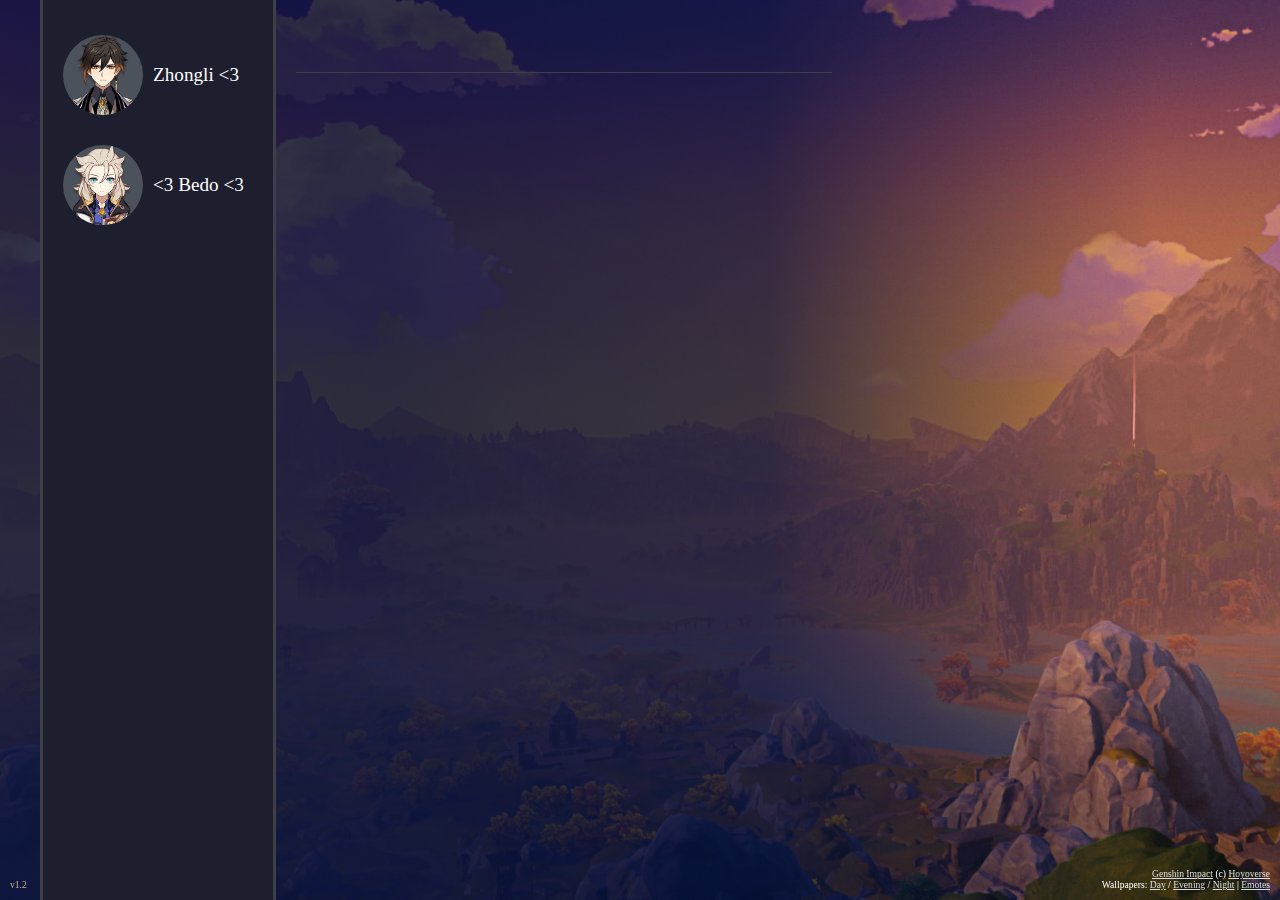
==== bftexts.html @ 188c4558 "base codes" ====
<!DOCTYPE html>
<html lang="en">
<meta charset="UTF-8">
<title>Room: Boyfriend Texts</title>
<meta name="viewport" content="width=device-width,initial-scale=1.0">

<link rel="stylesheet" href="bftexts.css">
<!-- <link rel="stylesheet" href="bftexts_mobile.css"> -->

<script src="bftexts.js"></script>

<body onLoad="getName(); appendVersion()">

    <div id="main" class="main">

        <div id="content" class="content">
            <div class="c1">
                <div id="char-list">
                    <!-- <div class="char-item">
                        <button onclick="selectCharacter('zhongli')">
                            <img class="char-pic" src="pfp/zhongli.png"></img>
                            <div class="char-name">Zhongli</div>
                        </button>
                    </div>
                    <div class="char-item">
                        <button onclick="selectCharacter('albedo')">
                            <img class="char-pic" src="pfp/albedo.png"></img>
                            <div class="char-name">Albedo</div>
                        </button>
                    </div> -->
                </div>
            </div>

            <div class="c2">
                <div id="chat-name" class="chat-name"></div>

                <div style="height:84%">
                    <div id="chat-list" class="chat-list">
                        <!-- <div class="chat-ts">- <span id="chat-ts">8:13</span> -</div>
                        <div class="chat-notif">xxx renamed xxxx</div>
                        <div class="chat-bubble in">
                            <div class="left">
                                <img class="char-pic" src="pfp/zhongli.png"></img>
                            </div>
                            <div class="right">
                                <div class="char-name">Zhongli</div>
                                <div class="message">Message here</div>
                            </div>
                        </div>
                        <div class="chat-bubble out">
                            <div class="left">
                                <div class="char-name">[name]</div>
                                <div class="message">Message here</div>
                            </div>
                            <div class="right">
                                <img class="char-pic" src="pfp/you.png"></img>
                            </div>
                        </div>

                        <div class="chat-bubble in">
                            <div class="left">
                                <img class="char-pic" src="pfp/zhongli.png"></img>
                            </div>
                            <div class="right">
                                <div class="char-name">Zhongli</div>
                                <img class="emote" src="emote/kazuha1.png"></img>
                            </div>
                        </div>
                        <div class="chat-bubble out">
                            <div class="left">
                                <div class="char-name">[name]</div>
                                <img class="emote" src="emote/heizou1.png"></img>
                            </div>
                            <div class="right">
                                <img class="char-pic" src="pfp/you.png"></img>
                            </div>
                        </div> -->
                    </div>

                    <div id="choice-list" class="choice-list hidden">
                        <!-- <button class="choice-btn" onclick="selectChoice('123')">Selection one</button>
                        <button class="choice-btn" onclick="selectChoice('123')">Selection two</button> -->
                    </div>
                    <!-- <div id="choice-list" class="choice-list row">
                        <button class="choice-btn emote" onclick="selectChoice('123')"><img src="emote/heizou1.png"></img></button>
                        <button class="choice-btn emote" onclick="selectChoice('123')"><img src="emote/kazuha1.png"></img></button>
                    </div> -->
                </div>

                <div class="credits">
                    <div><a target=_blank href="https://genshin.hoyoverse.com/en/">Genshin Impact</a> (c) <a target=_blank href="https://www.hoyoverse.com/en-us/">Hoyoverse</a></div>
                    <div>Wallpapers: <a target=_blank href="">Day</a> / <a target=_blank href="">Evening</a> / <a target=_blank href="">Night</a> | <a target=_blank href="https://genshinresource.tumblr.com/emotelist">Emotes</a></div>
                </div>

            </div>

            <div id="version"></div>
        </div>

    </div>

    <!-- credits:
    https://www.pockettactics.com/genshin-impact/wallpapers
    https://www.wallpaperflare.com/genshin-impact-landscape-wallpaper-ymqho
    https://rare-gallery.com/341467-genshin-impact-video-game-anime-girls-scenery.html -->

</body>
</html>
---- bftexts.css ----
@font-face {
    font-family: gifont;
    src: url(zh-cn.ttf);
}

html {
    height: 100%;
    width: 100%;
    background-color: #000;
}

body {
    margin: 0;
    overflow: hidden;
    transition: 0.3s;
    font-family: gifont;
    height: 100%;
    position: absolute;
    width: 100vw;
}

button {
    cursor: pointer;
    font-family: gifont;
}

.main {
    display: flex;
    width: 100%;
    z-index: 1;
    height: 100%;
    background-image: url(bg/evening.jpg);
    background-size: cover;
}

.content {
    background-image: linear-gradient(to right, rgba(0, 16, 62, 0.8), rgba(0, 16, 62, 0.8), rgba(0, 16, 62, 0.7), rgba(0,0,0,0));
    width: 90%;
    display: flex;
}

.c1 {
    width: 20%;
    background-color: rgb(29,30,46);
    padding: 20px 0;
    margin-left: 40px;
    color: #fff;
    border: solid 3px rgb(62,62,71);
    border-top: none;
    border-bottom: none;
    overflow: auto;
}

.c1 .char-item button {
    display: flex;
    background-color: rgb(29,30,46);
    outline: none;
    border: none;
    padding: 15px 20px;
    color: #fff;
    font-size: 1.2em;
    width: 100%;
    transition: 0.3s;
}

.c1 .char-item button:hover,
.c1 .char-item button.selected {
    background-color: rgb(56,64,77);
}

.c1 .char-item .char-pic {
    border-radius: 50%;
    width: 80px;
    height: 80px;
    min-width: 80px;
    max-height: 80px;
    min-width: 80px;
    max-height: 80px;
    object-fit: contain;
    background-color: rgb(76,82,92);
}

.c1 .char-item .char-name {
    margin: auto 0 auto 10px;
    text-align: left;
}

.c2 {
    width: 50%;
    color: #fff;
}

.c2 .chat-name {
    height: 8%;
    display : flex;
    align-items : center;
    justify-content: center;
    font-size: 1.3em;
    margin: 0 20px;
    border-bottom: solid 1px rgb(62,62,71);
    color: rgb(200,182,145);
}

.c2 .chat-list {
    margin: 20px 0;
    overflow: auto;
    padding: 10px 30px;
    max-height: 95%;
    color: rgb(255 255 255 / 90%);
}

.c2 .chat-list .chat-ts {
    font-size: 0.9em;
    margin: 15px auto;
    width: fit-content;
}

.c2 .chat-list .chat-notif {
    padding: 2px 8px;
    margin: 15px auto;
    width: fit-content;
    background-color: rgb(102 137 82 / 80%);
    border-radius: 2px;
}

.c2 .chat-list .chat-bubble {
    display: flex;
    margin: 20px 0;
}
.c2 .chat-list .chat-bubble.in .left,
.c2 .chat-list .chat-bubble.out .left {
    margin-right: 10px;
}

.c2 .chat-list .chat-bubble {
    font-size: 1.1em;
    /* align-items: center; */
}
.c2 .chat-list .chat-bubble .char-pic {
    border-radius: 50%;
    width: 80px;
    height: 80px;
    object-fit: contain;
    background-color: rgb(54,61,77);
}
.c2 .chat-list .chat-bubble .char-name {
    margin: 0 15px;
}
.c2 .chat-list .chat-bubble .message {
    background-color: rgb(54,61,77);
    padding: 10px 20px;
    border-radius: 20px;
    margin: 5px 0;
    font-size: 1.15em;
    width: fit-content;
}
.c2 .chat-list .chat-bubble .emote {
    height: 100px;
    margin-top: 10px;
}

.c2 .chat-list .chat-bubble.out {
    justify-content: end;
}
.c2 .chat-list .chat-bubble.out .left {
    text-align: end;
}
.c2 .chat-list .chat-bubble.out .message {
    background-color: rgb(210,203,192);
    color: rgb(54,61,77);
    margin: 5px 0 5px auto;
}

.c2 .choice-list {
    padding: 20px 30px;
    background-color: rgba(0,0,0,0.3);
    border-radius: 5px;
    overflow: auto;
    height: 95%;
}
.c2 .choice-list.row {

}

.c2 .choice-list .choice-btn {
    width: 100%;
    margin: 5px 0;
    font-size: 1.2em;
    background-color: rgb(232,225,210);
    color: rgb(54,61,77);
    padding: 15px 30px;
    border: none;
    border-radius: 20px;
    text-align: left;
    transition: 0.3s;
}
.c2 .choice-list.row .choice-btn {
    width: fit-content;
    margin-right: 10px;
}
.c2 .choice-list .choice-btn:hover {
    background-color: rgb(210,203,192);
}
.c2 .choice-list .choice-btn.emote {
    text-align: center;
}
.c2 .choice-list .choice-btn.emote img {
    height: 100px;
}

.credits {
    bottom: 10px;
    right: 10px;
    color: #fff;
    vertical-align: bottom;
    font-size: 0.6em;
    text-align: end;
    position: fixed;
}

#version {
    position: fixed;
    font-size: 0.6em;
    left: 10px;
    bottom: 10px;
    color: rgb(205,178,130);
}

a {
    color: #ddd;
    transition: 0.5s;
}
a:hover {
    color: #fff;
}
a:visited {
    color: #ddd;
}

.hidden {
    display: none;
}
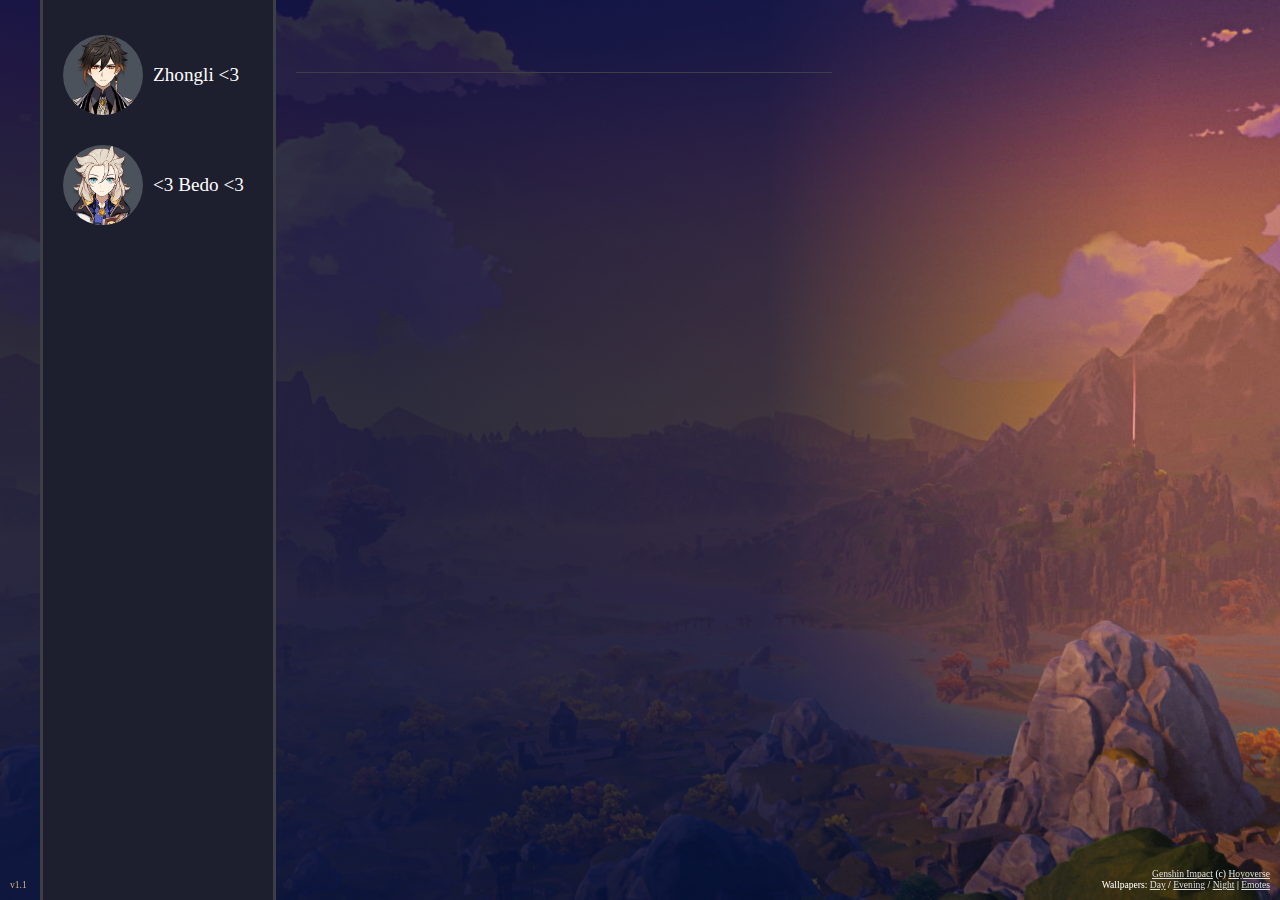
==== commit cc114d41: "mobile style" ====
--- a/bftexts.html
+++ b/bftexts.html
@@ -5,7 +5,7 @@
 <meta name="viewport" content="width=device-width,initial-scale=1.0">
 
 <link rel="stylesheet" href="bftexts.css">
-<!-- <link rel="stylesheet" href="bftexts_mobile.css"> -->
+<link rel="stylesheet" href="bftexts_mobile.css">
 
 <script src="bftexts.js"></script>
 
--- a/bftexts_mobile.css
+++ b/bftexts_mobile.css
@@ -0,0 +1,220 @@
+@media only screen and (min-device-width: 375px) and (max-device-width: 890px) and (orientation: landscape) {
+    html {
+        font-size: 0.7em;
+    }
+/*
+    body {
+        margin: 0;
+        overflow: hidden;
+        transition: 0.3s;
+        font-family: gifont;
+        height: 100%;
+        position: absolute;
+        width: 100vw;
+    }
+
+    button {
+        cursor: pointer;
+        font-family: gifont;
+    }
+
+    .main {
+        display: flex;
+        width: 100%;
+        z-index: 1;
+        height: 100%;
+        background-image: url(bg/evening.jpg);
+        background-size: cover;
+    } */
+
+    .content {
+        /* background-image: linear-gradient(to right, rgba(0, 16, 62, 0.8), rgba(0, 16, 62, 0.8), rgba(0, 16, 62, 0.7), rgba(0,0,0,0)); */
+        width: 100%;
+        /* display: flex; */
+    }
+
+    /* .c1 {
+        width: 20%;
+        background-color: rgb(29,30,46);
+        padding: 20px 0;
+        margin-left: 40px;
+        color: #fff;
+        border: solid 3px rgb(62,62,71);
+        border-top: none;
+        border-bottom: none;
+        overflow: auto;
+    }
+
+    .c1 .char-item button {
+        display: flex;
+        background-color: rgb(29,30,46);
+        outline: none;
+        border: none;
+        padding: 15px 20px;
+        color: #fff;
+        font-size: 1.2em;
+        width: 100%;
+        transition: 0.3s;
+    }
+
+    .c1 .char-item button:hover,
+    .c1 .char-item button.selected {
+        background-color: rgb(56,64,77);
+    } */
+
+    .c1 .char-item .char-pic {
+        /* border-radius: 50%; */
+        width: 40px;
+        height: 40px;
+        min-width: 40px;
+        max-height: 40px;
+        min-width: 40px;
+        max-height: 40px;
+        /* object-fit: contain;
+        background-color: rgb(76,82,92); */
+    }
+
+    /* .c1 .char-item .char-name {
+        margin: auto 0 auto 10px;
+        text-align: left;
+    }
+
+    .c2 {
+        width: 50%;
+        color: #fff;
+    }
+
+    .c2 .chat-name {
+        height: 8%;
+        display : flex;
+        align-items : center;
+        justify-content: center;
+        font-size: 1.3em;
+        margin: 0 20px;
+        border-bottom: solid 1px rgb(62,62,71);
+        color: rgb(200,182,145);
+    }
+
+    .c2 .chat-list {
+        margin: 20px 0;
+        overflow: auto;
+        padding: 10px 30px;
+        max-height: 95%;
+        color: rgb(255 255 255 / 90%);
+    }
+
+    .c2 .chat-list .chat-ts {
+        font-size: 0.9em;
+        margin: 15px auto;
+        width: fit-content;
+    }
+
+    .c2 .chat-list .chat-notif {
+        padding: 2px 8px;
+        margin: 15px auto;
+        width: fit-content;
+        background-color: rgb(102 137 82 / 80%);
+        border-radius: 2px;
+    }
+
+    .c2 .chat-list .chat-bubble {
+        display: flex;
+        margin: 20px 0;
+    }
+    .c2 .chat-list .chat-bubble.in .left,
+    .c2 .chat-list .chat-bubble.out .left {
+        margin-right: 10px;
+    }
+
+    .c2 .chat-list .chat-bubble {
+        font-size: 1.1em;
+    }
+    */
+    .c2 .chat-list .chat-bubble .char-pic {
+        width: 40px;
+        height: 40px;
+    }
+    /*
+    .c2 .chat-list .chat-bubble .char-name {
+        margin: 0 15px;
+    }
+    .c2 .chat-list .chat-bubble .message {
+        background-color: rgb(54,61,77);
+        padding: 10px 20px;
+        border-radius: 20px;
+        margin: 5px 0;
+        font-size: 1.15em;
+        width: fit-content;
+    }
+    .c2 .chat-list .chat-bubble .emote {
+        height: 100px;
+        margin-top: 10px;
+    }
+
+    .c2 .chat-list .chat-bubble.out {
+        justify-content: end;
+    }
+    .c2 .chat-list .chat-bubble.out .left {
+        text-align: end;
+    }
+    .c2 .chat-list .chat-bubble.out .message {
+        background-color: rgb(210,203,192);
+        color: rgb(54,61,77);
+        margin: 5px 0 5px auto;
+    }
+
+    .c2 .choice-list {
+        padding: 20px 30px;
+        background-color: rgba(0,0,0,0.3);
+        border-radius: 5px;
+        overflow: auto;
+        height: 95%;
+    }
+    .c2 .choice-list.row {
+
+    }
+
+    .c2 .choice-list .choice-btn {
+        width: 100%;
+        margin: 5px 0;
+        font-size: 1.2em;
+        background-color: rgb(232,225,210);
+        color: rgb(54,61,77);
+        padding: 15px 30px;
+        border: none;
+        border-radius: 20px;
+        text-align: left;
+        transition: 0.3s;
+    }
+    .c2 .choice-list.row .choice-btn {
+        width: fit-content;
+        margin-right: 10px;
+    }
+    .c2 .choice-list .choice-btn:hover {
+        background-color: rgb(210,203,192);
+    }
+    .c2 .choice-list .choice-btn.emote {
+        text-align: center;
+    }
+    .c2 .choice-list .choice-btn.emote img {
+        height: 100px;
+    }
+
+    .credits {
+        bottom: 10px;
+        right: 10px;
+        color: #fff;
+        vertical-align: bottom;
+        font-size: 0.6em;
+        text-align: end;
+        position: fixed;
+    }
+
+    #version {
+        position: fixed;
+        font-size: 0.6em;
+        left: 10px;
+        bottom: 10px;
+        color: rgb(205,178,130);
+    } */
+}
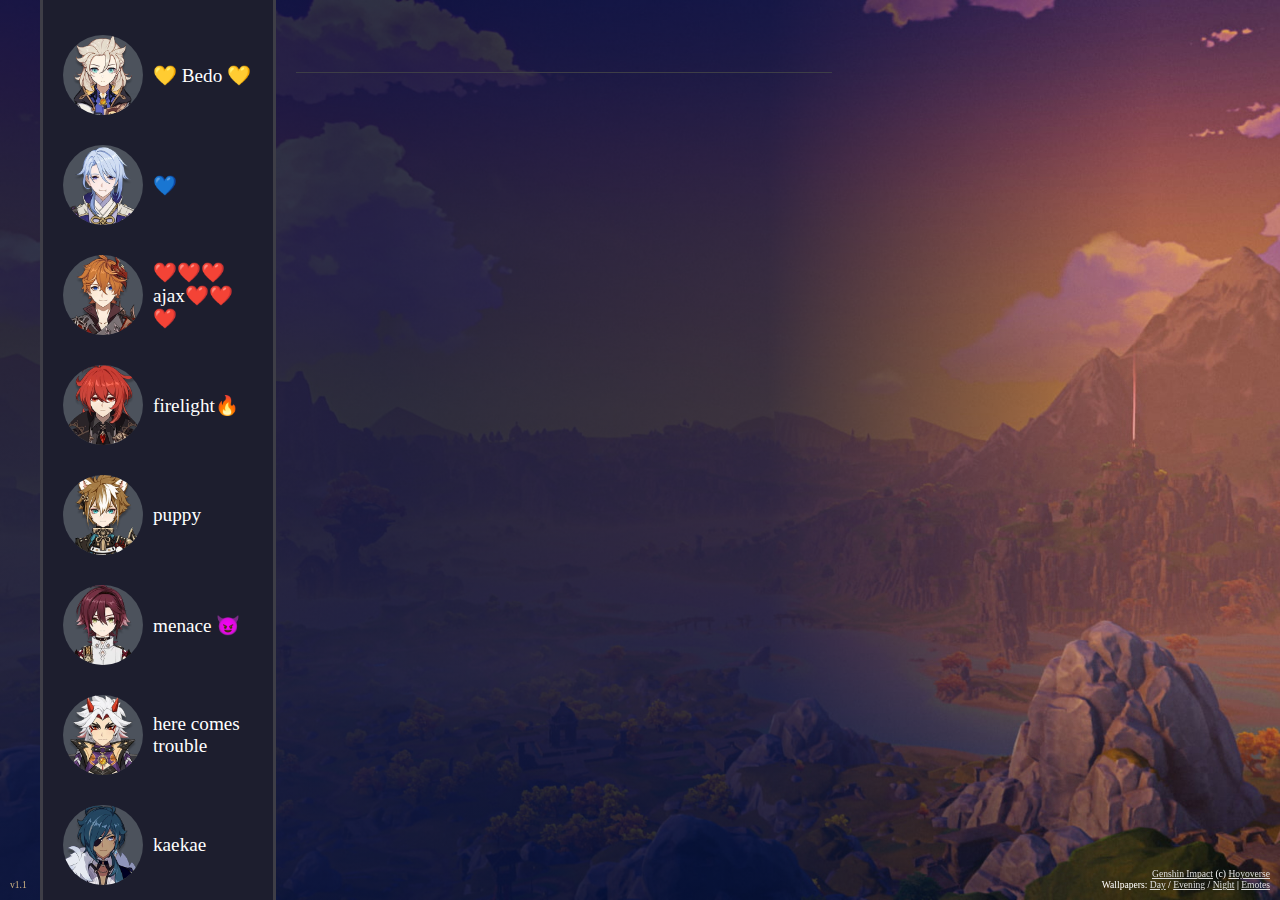
==== commit e4902ed2: "mobile styling fix, add more characters + assets" ====
--- a/bftexts.html
+++ b/bftexts.html
@@ -34,7 +34,7 @@
             <div class="c2">
                 <div id="chat-name" class="chat-name"></div>
 
-                <div style="height:84%">
+                <div class="chat-list-wrapper">
                     <div id="chat-list" class="chat-list">
                         <!-- <div class="chat-ts">- <span id="chat-ts">8:13</span> -</div>
                         <div class="chat-notif">xxx renamed xxxx</div>
--- a/bftexts.css
+++ b/bftexts.css
@@ -49,6 +49,8 @@
     border-top: none;
     border-bottom: none;
     overflow: auto;
+    overflow-y: auto;
+    overflow-x: hidden;
 }
 
 .c1 .char-item button {
@@ -90,6 +92,10 @@
     color: #fff;
 }
 
+.chat-list-wrapper {
+    height: 84%;
+}
+
 .c2 .chat-name {
     height: 8%;
     display : flex;
--- a/bftexts_mobile.css
+++ b/bftexts_mobile.css
@@ -28,7 +28,7 @@
     } */
 
     .content {
-        /* background-image: linear-gradient(to right, rgba(0, 16, 62, 0.8), rgba(0, 16, 62, 0.8), rgba(0, 16, 62, 0.7), rgba(0,0,0,0)); */
+        background-image: linear-gradient(to right, rgba(0, 16, 62, 0.8), rgba(0, 16, 62, 0.8), rgba(0, 16, 62, 0.8), rgba(0, 16, 62, 0.8), rgba(0, 16, 62, 0.8), rgba(0, 16, 62, 0.7), rgba(0, 16, 62, 0.6), rgba(0,0,0,0));
         width: 100%;
         /* display: flex; */
     }
@@ -44,19 +44,11 @@
         border-bottom: none;
         overflow: auto;
     }
-
+*/
     .c1 .char-item button {
-        display: flex;
-        background-color: rgb(29,30,46);
-        outline: none;
-        border: none;
-        padding: 15px 20px;
-        color: #fff;
-        font-size: 1.2em;
-        width: 100%;
-        transition: 0.3s;
+        padding: 10px 15px;
     }
-
+/*
     .c1 .char-item button:hover,
     .c1 .char-item button.selected {
         background-color: rgb(56,64,77);
@@ -78,45 +70,29 @@
         margin: auto 0 auto 10px;
         text-align: left;
     }
-
+*/
     .c2 {
-        width: 50%;
-        color: #fff;
+        width: 65%;
     }
 
-    .c2 .chat-name {
-        height: 8%;
-        display : flex;
-        align-items : center;
-        justify-content: center;
-        font-size: 1.3em;
-        margin: 0 20px;
-        border-bottom: solid 1px rgb(62,62,71);
-        color: rgb(200,182,145);
-    }
-
-    .c2 .chat-list {
-        margin: 20px 0;
-        overflow: auto;
-        padding: 10px 30px;
-        max-height: 95%;
-        color: rgb(255 255 255 / 90%);
+    .chat-list-wrapper {
+        height: 78%;
     }
 
     .c2 .chat-list .chat-ts {
         font-size: 0.9em;
-        margin: 15px auto;
+        margin: 10px auto;
         width: fit-content;
     }
 
     .c2 .chat-list .chat-notif {
         padding: 2px 8px;
-        margin: 15px auto;
+        margin: 10px auto;
         width: fit-content;
         background-color: rgb(102 137 82 / 80%);
         border-radius: 2px;
     }
-
+/*
     .c2 .chat-list .chat-bubble {
         display: flex;
         margin: 20px 0;
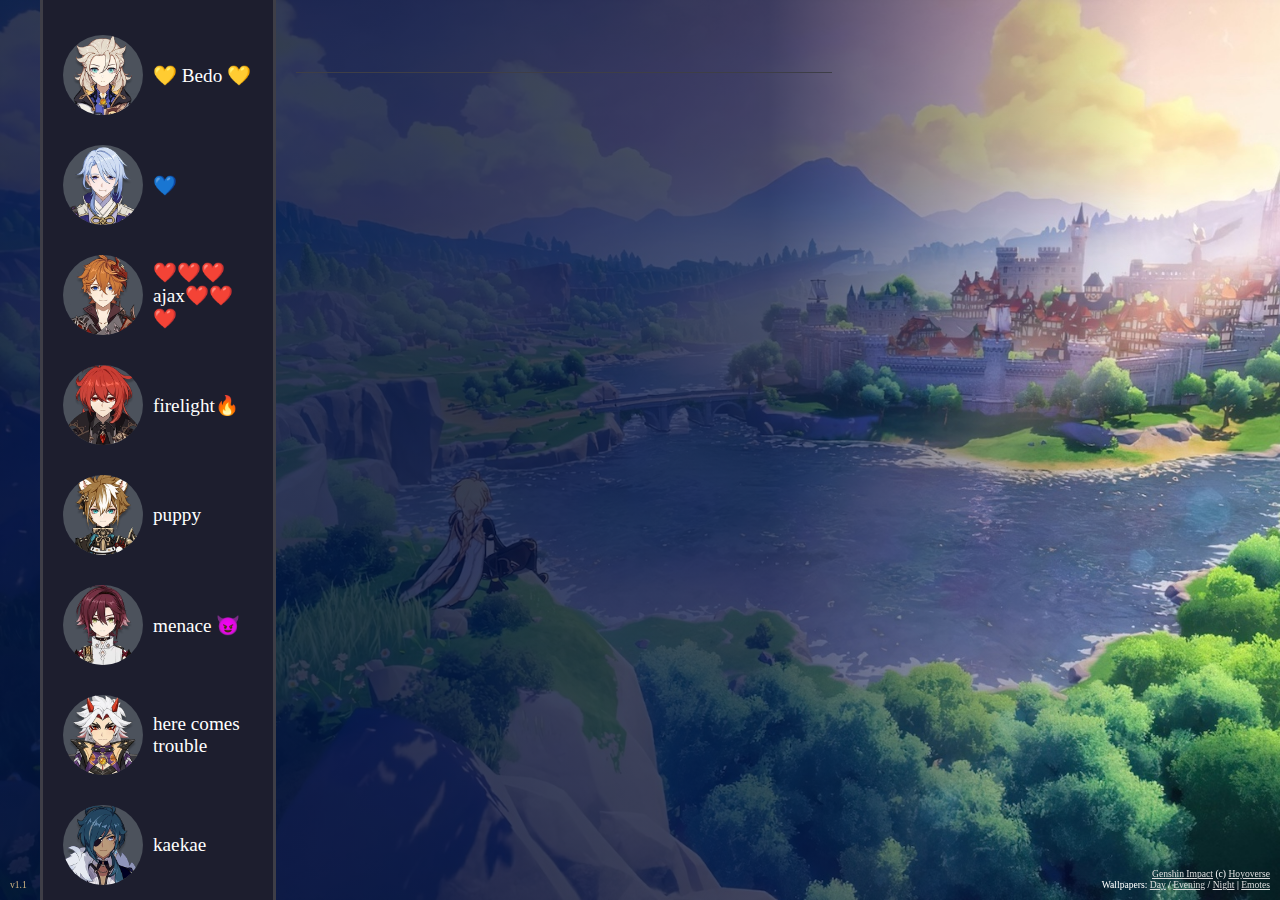
==== commit 6430903c: "notify when chat ends, change bg based on local time, styling fix" ====
--- a/bftexts.html
+++ b/bftexts.html
@@ -9,87 +9,27 @@
 
 <script src="bftexts.js"></script>
 
-<body onLoad="getName(); appendVersion()">
+<body onLoad="getBg(); getName(); appendVersion()">
 
     <div id="main" class="main">
 
         <div id="content" class="content">
             <div class="c1">
-                <div id="char-list">
-                    <!-- <div class="char-item">
-                        <button onclick="selectCharacter('zhongli')">
-                            <img class="char-pic" src="pfp/zhongli.png"></img>
-                            <div class="char-name">Zhongli</div>
-                        </button>
-                    </div>
-                    <div class="char-item">
-                        <button onclick="selectCharacter('albedo')">
-                            <img class="char-pic" src="pfp/albedo.png"></img>
-                            <div class="char-name">Albedo</div>
-                        </button>
-                    </div> -->
-                </div>
+                <div id="char-list"></div>
             </div>
 
             <div class="c2">
                 <div id="chat-name" class="chat-name"></div>
 
                 <div class="chat-list-wrapper">
-                    <div id="chat-list" class="chat-list">
-                        <!-- <div class="chat-ts">- <span id="chat-ts">8:13</span> -</div>
-                        <div class="chat-notif">xxx renamed xxxx</div>
-                        <div class="chat-bubble in">
-                            <div class="left">
-                                <img class="char-pic" src="pfp/zhongli.png"></img>
-                            </div>
-                            <div class="right">
-                                <div class="char-name">Zhongli</div>
-                                <div class="message">Message here</div>
-                            </div>
-                        </div>
-                        <div class="chat-bubble out">
-                            <div class="left">
-                                <div class="char-name">[name]</div>
-                                <div class="message">Message here</div>
-                            </div>
-                            <div class="right">
-                                <img class="char-pic" src="pfp/you.png"></img>
-                            </div>
-                        </div>
+                    <div id="chat-list" class="chat-list"></div>
 
-                        <div class="chat-bubble in">
-                            <div class="left">
-                                <img class="char-pic" src="pfp/zhongli.png"></img>
-                            </div>
-                            <div class="right">
-                                <div class="char-name">Zhongli</div>
-                                <img class="emote" src="emote/kazuha1.png"></img>
-                            </div>
-                        </div>
-                        <div class="chat-bubble out">
-                            <div class="left">
-                                <div class="char-name">[name]</div>
-                                <img class="emote" src="emote/heizou1.png"></img>
-                            </div>
-                            <div class="right">
-                                <img class="char-pic" src="pfp/you.png"></img>
-                            </div>
-                        </div> -->
-                    </div>
-
-                    <div id="choice-list" class="choice-list hidden">
-                        <!-- <button class="choice-btn" onclick="selectChoice('123')">Selection one</button>
-                        <button class="choice-btn" onclick="selectChoice('123')">Selection two</button> -->
-                    </div>
-                    <!-- <div id="choice-list" class="choice-list row">
-                        <button class="choice-btn emote" onclick="selectChoice('123')"><img src="emote/heizou1.png"></img></button>
-                        <button class="choice-btn emote" onclick="selectChoice('123')"><img src="emote/kazuha1.png"></img></button>
-                    </div> -->
+                    <div id="choice-list" class="choice-list hidden"></div>
                 </div>
 
                 <div class="credits">
                     <div><a target=_blank href="https://genshin.hoyoverse.com/en/">Genshin Impact</a> (c) <a target=_blank href="https://www.hoyoverse.com/en-us/">Hoyoverse</a></div>
-                    <div>Wallpapers: <a target=_blank href="">Day</a> / <a target=_blank href="">Evening</a> / <a target=_blank href="">Night</a> | <a target=_blank href="https://genshinresource.tumblr.com/emotelist">Emotes</a></div>
+                    <div>Wallpapers: <a target=_blank href="https://rare-gallery.com/341467-genshin-impact-video-game-anime-girls-scenery.html">Day</a> / <a target=_blank href="https://www.wallpaperflare.com/genshin-impact-landscape-wallpaper-ymqho">Evening</a> / <a target=_blank href="https://www.pockettactics.com/wp-content/uploads/2021/02/genshin-impact-wallpaper-4.jpg">Night</a> | <a target=_blank href="https://genshinresource.tumblr.com/emotelist">Emotes</a></div>
                 </div>
 
             </div>
@@ -98,11 +38,5 @@
         </div>
 
     </div>
-
-    <!-- credits:
-    https://www.pockettactics.com/genshin-impact/wallpapers
-    https://www.wallpaperflare.com/genshin-impact-landscape-wallpaper-ymqho
-    https://rare-gallery.com/341467-genshin-impact-video-game-anime-girls-scenery.html -->
-
 </body>
 </html>
--- a/bftexts.css
+++ b/bftexts.css
@@ -24,7 +24,7 @@
     font-family: gifont;
 }
 
-.main {
+#main {
     display: flex;
     width: 100%;
     z-index: 1;
--- a/bftexts_mobile.css
+++ b/bftexts_mobile.css
@@ -2,81 +2,39 @@
     html {
         font-size: 0.7em;
     }
-/*
-    body {
-        margin: 0;
-        overflow: hidden;
-        transition: 0.3s;
-        font-family: gifont;
-        height: 100%;
-        position: absolute;
-        width: 100vw;
-    }
-
-    button {
-        cursor: pointer;
-        font-family: gifont;
-    }
-
-    .main {
-        display: flex;
-        width: 100%;
-        z-index: 1;
-        height: 100%;
-        background-image: url(bg/evening.jpg);
-        background-size: cover;
-    } */
 
     .content {
         background-image: linear-gradient(to right, rgba(0, 16, 62, 0.8), rgba(0, 16, 62, 0.8), rgba(0, 16, 62, 0.8), rgba(0, 16, 62, 0.8), rgba(0, 16, 62, 0.8), rgba(0, 16, 62, 0.7), rgba(0, 16, 62, 0.6), rgba(0,0,0,0));
         width: 100%;
-        /* display: flex; */
     }
 
-    /* .c1 {
-        width: 20%;
-        background-color: rgb(29,30,46);
-        padding: 20px 0;
-        margin-left: 40px;
-        color: #fff;
-        border: solid 3px rgb(62,62,71);
-        border-top: none;
-        border-bottom: none;
-        overflow: auto;
+    .c1 {
+        width: 30%;
     }
-*/
+
     .c1 .char-item button {
         padding: 10px 15px;
     }
-/*
-    .c1 .char-item button:hover,
-    .c1 .char-item button.selected {
-        background-color: rgb(56,64,77);
-    } */
 
     .c1 .char-item .char-pic {
-        /* border-radius: 50%; */
         width: 40px;
         height: 40px;
         min-width: 40px;
         max-height: 40px;
         min-width: 40px;
         max-height: 40px;
-        /* object-fit: contain;
-        background-color: rgb(76,82,92); */
     }
 
-    /* .c1 .char-item .char-name {
-        margin: auto 0 auto 10px;
-        text-align: left;
-    }
-*/
     .c2 {
-        width: 65%;
+        width: 55%;
     }
 
     .chat-list-wrapper {
-        height: 78%;
+        height: 72%;
+    }
+
+    .c2 .chat-list {
+        margin: 10px 0;
     }
 
     .c2 .chat-list .chat-ts {
@@ -92,105 +50,9 @@
         background-color: rgb(102 137 82 / 80%);
         border-radius: 2px;
     }
-/*
-    .c2 .chat-list .chat-bubble {
-        display: flex;
-        margin: 20px 0;
-    }
-    .c2 .chat-list .chat-bubble.in .left,
-    .c2 .chat-list .chat-bubble.out .left {
-        margin-right: 10px;
-    }
 
-    .c2 .chat-list .chat-bubble {
-        font-size: 1.1em;
-    }
-    */
     .c2 .chat-list .chat-bubble .char-pic {
         width: 40px;
         height: 40px;
     }
-    /*
-    .c2 .chat-list .chat-bubble .char-name {
-        margin: 0 15px;
-    }
-    .c2 .chat-list .chat-bubble .message {
-        background-color: rgb(54,61,77);
-        padding: 10px 20px;
-        border-radius: 20px;
-        margin: 5px 0;
-        font-size: 1.15em;
-        width: fit-content;
-    }
-    .c2 .chat-list .chat-bubble .emote {
-        height: 100px;
-        margin-top: 10px;
-    }
-
-    .c2 .chat-list .chat-bubble.out {
-        justify-content: end;
-    }
-    .c2 .chat-list .chat-bubble.out .left {
-        text-align: end;
-    }
-    .c2 .chat-list .chat-bubble.out .message {
-        background-color: rgb(210,203,192);
-        color: rgb(54,61,77);
-        margin: 5px 0 5px auto;
-    }
-
-    .c2 .choice-list {
-        padding: 20px 30px;
-        background-color: rgba(0,0,0,0.3);
-        border-radius: 5px;
-        overflow: auto;
-        height: 95%;
-    }
-    .c2 .choice-list.row {
-
-    }
-
-    .c2 .choice-list .choice-btn {
-        width: 100%;
-        margin: 5px 0;
-        font-size: 1.2em;
-        background-color: rgb(232,225,210);
-        color: rgb(54,61,77);
-        padding: 15px 30px;
-        border: none;
-        border-radius: 20px;
-        text-align: left;
-        transition: 0.3s;
-    }
-    .c2 .choice-list.row .choice-btn {
-        width: fit-content;
-        margin-right: 10px;
-    }
-    .c2 .choice-list .choice-btn:hover {
-        background-color: rgb(210,203,192);
-    }
-    .c2 .choice-list .choice-btn.emote {
-        text-align: center;
-    }
-    .c2 .choice-list .choice-btn.emote img {
-        height: 100px;
-    }
-
-    .credits {
-        bottom: 10px;
-        right: 10px;
-        color: #fff;
-        vertical-align: bottom;
-        font-size: 0.6em;
-        text-align: end;
-        position: fixed;
-    }
-
-    #version {
-        position: fixed;
-        font-size: 0.6em;
-        left: 10px;
-        bottom: 10px;
-        color: rgb(205,178,130);
-    } */
 }
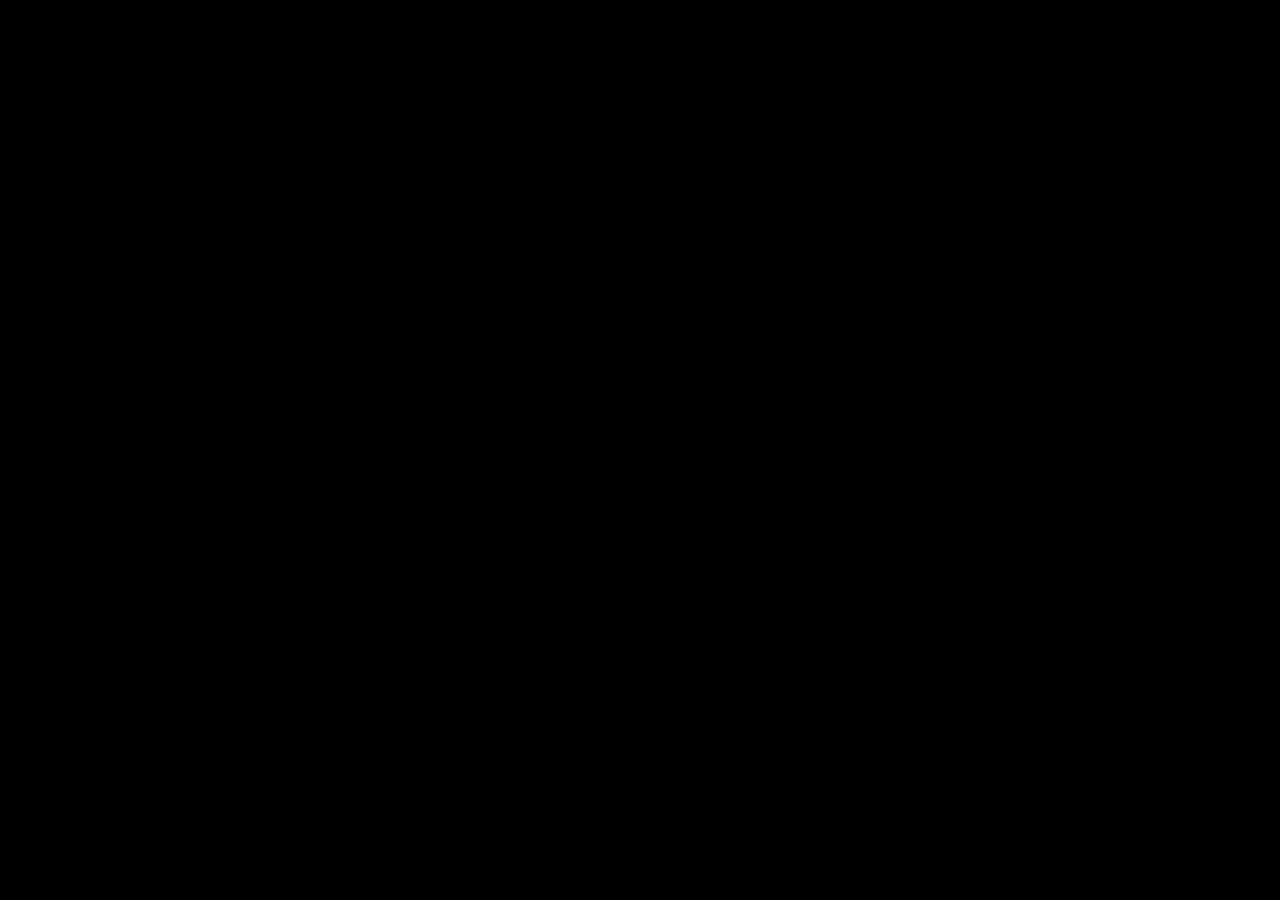
==== commit 1184d1c8: "added al haitham, commented html for prerelease" ====
--- a/bftexts.html
+++ b/bftexts.html
@@ -11,7 +11,7 @@
 
 <body onLoad="getBg(); getName(); appendVersion()">
 
-    <div id="main" class="main">
+    <!-- <div id="main" class="main">
 
         <div id="content" class="content">
             <div class="c1">
@@ -37,6 +37,6 @@
             <div id="version"></div>
         </div>
 
-    </div>
+    </div> -->
 </body>
 </html>
--- a/bftexts.css
+++ b/bftexts.css
@@ -40,7 +40,7 @@
 }
 
 .c1 {
-    width: 20%;
+    width: 25%;
     background-color: rgb(29,30,46);
     padding: 20px 0;
     margin-left: 40px;
@@ -164,6 +164,11 @@
     height: 100px;
     margin-top: 10px;
 }
+.c2 .chat-list .chat-bubble .pic {
+    width: 300px;
+    border-radius: 10px;
+    margin: 10px;
+}
 
 .c2 .chat-list .chat-bubble.out {
     justify-content: end;
--- a/bftexts_mobile.css
+++ b/bftexts_mobile.css
@@ -9,7 +9,7 @@
     }
 
     .c1 {
-        width: 30%;
+        width: 26%;
     }
 
     .c1 .char-item button {
@@ -26,7 +26,7 @@
     }
 
     .c2 {
-        width: 55%;
+        width: 58%;
     }
 
     .chat-list-wrapper {
@@ -55,4 +55,18 @@
         width: 40px;
         height: 40px;
     }
+
+    .c2 .chat-list .chat-bubble .message {
+        padding: 8px 15px;
+    }
+
+    .c2 .chat-list .chat-bubble .pic {
+        width: 200px;
+        border-radius: 10px;
+        margin: 5px;
+    }
+
+    .c2 .choice-list .choice-btn {
+        padding: 10px 20px;
+    }
 }
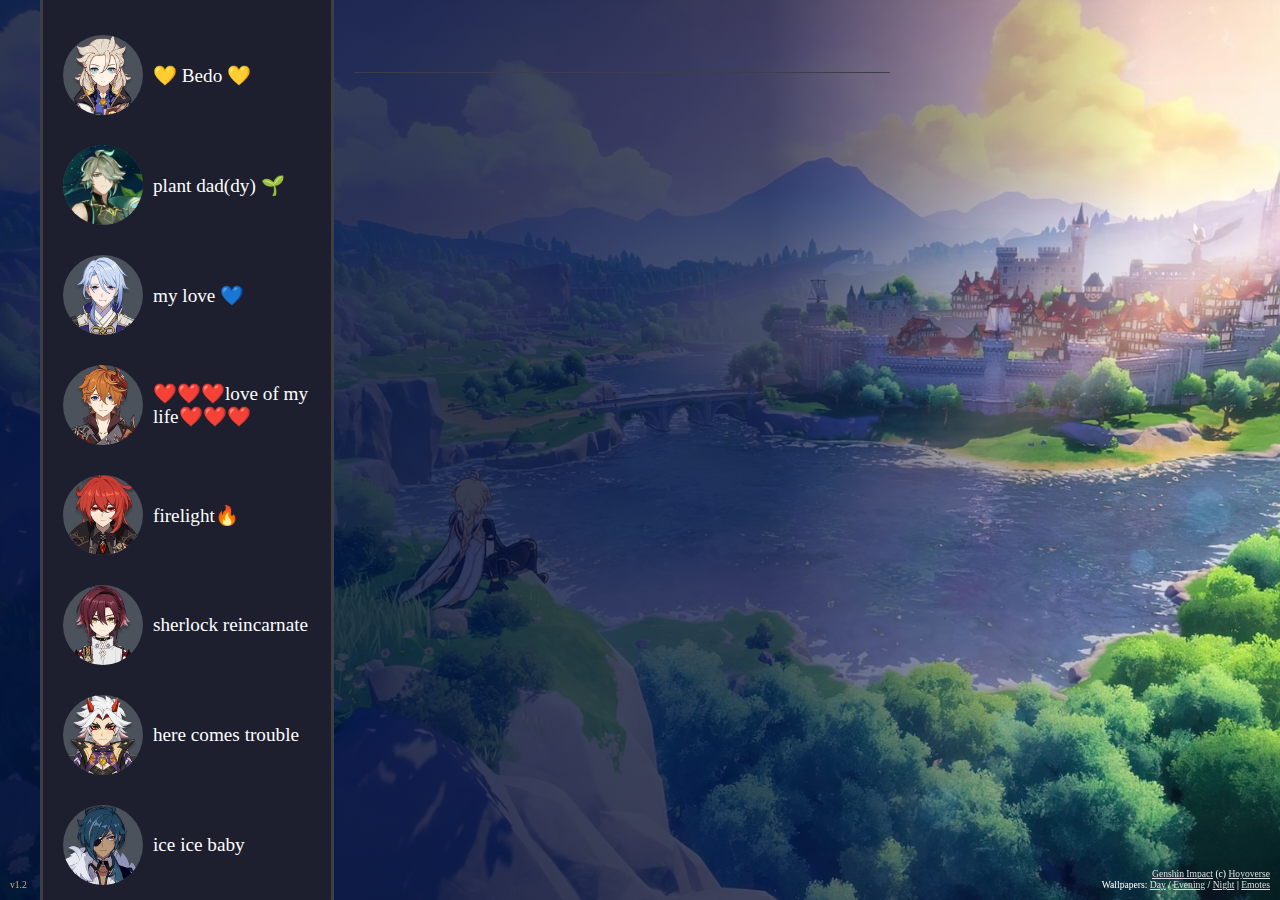
==== commit 41943113: "bftexts" ====
--- a/bftexts.html
+++ b/bftexts.html
@@ -4,14 +4,14 @@
 <title>Room: Boyfriend Texts</title>
 <meta name="viewport" content="width=device-width,initial-scale=1.0">
 
-<link rel="stylesheet" href="bftexts.css">
-<link rel="stylesheet" href="bftexts_mobile.css">
+<link rel="stylesheet" href="main.css">
+<link rel="stylesheet" href="main_mobile.css">
 
 <script src="bftexts.js"></script>
 
 <body onLoad="getBg(); getName(); appendVersion()">
 
-    <!-- <div id="main" class="main">
+    <div id="main" class="main">
 
         <div id="content" class="content">
             <div class="c1">
@@ -37,6 +37,6 @@
             <div id="version"></div>
         </div>
 
-    </div> -->
+    </div>
 </body>
 </html>
--- a/main.css
+++ b/main.css
@@ -0,0 +1,294 @@
+@font-face {
+    font-family: gifont;
+    src: url(zh-cn.ttf);
+}
+
+html {
+    height: 100%;
+    width: 100%;
+    background-color: #000;
+}
+
+body {
+    margin: 0;
+    overflow: hidden;
+    transition: 0.3s;
+    font-family: gifont;
+    height: 100%;
+    position: absolute;
+    width: 100vw;
+}
+
+button {
+    cursor: pointer;
+    font-family: gifont;
+}
+
+#main {
+    display: flex;
+    width: 100%;
+    z-index: 1;
+    height: 100%;
+    background-image: url(bg/evening.jpg);
+    background-size: cover;
+}
+
+.content {
+    background-image: linear-gradient(to right, rgba(0, 16, 62, 0.8), rgba(0, 16, 62, 0.8), rgba(0, 16, 62, 0.7), rgba(0,0,0,0));
+    width: 90%;
+    display: flex;
+}
+
+.c1 {
+    width: 25%;
+    background-color: rgb(29,30,46);
+    padding: 20px 0;
+    margin-left: 40px;
+    color: #fff;
+    border: solid 3px rgb(62,62,71);
+    border-top: none;
+    border-bottom: none;
+    overflow: auto;
+    overflow-y: auto;
+    overflow-x: hidden;
+}
+
+.c1 .char-item button {
+    display: flex;
+    background-color: rgb(29,30,46);
+    outline: none;
+    border: none;
+    padding: 15px 20px;
+    color: #fff;
+    font-size: 1.2em;
+    width: 100%;
+    transition: 0.3s;
+}
+
+.c1 .char-item button:hover,
+.c1 .char-item button.selected {
+    background-color: rgb(56,64,77);
+}
+
+.c1 .char-item .char-pic {
+    border-radius: 50%;
+    width: 80px;
+    height: 80px;
+    min-width: 80px;
+    max-height: 80px;
+    min-width: 80px;
+    max-height: 80px;
+    object-fit: contain;
+    background-color: rgb(76,82,92);
+}
+
+.c1 .char-item .char-name {
+    margin: auto 0 auto 10px;
+    text-align: left;
+}
+
+.c2 {
+    width: 50%;
+    color: #fff;
+}
+
+.chat-list-wrapper {
+    height: 84%;
+}
+
+.c2 .chat-name {
+    height: 8%;
+    display : flex;
+    align-items : center;
+    justify-content: center;
+    font-size: 1.3em;
+    margin: 0 20px;
+    border-bottom: solid 1px rgb(62,62,71);
+    color: rgb(200,182,145);
+}
+
+.c2 .chat-list {
+    margin: 20px 0;
+    overflow: auto;
+    padding: 10px 30px;
+    max-height: 95%;
+    color: rgb(255 255 255 / 90%);
+}
+
+.c2 .chat-list .chat-ts {
+    font-size: 0.9em;
+    margin: 15px auto;
+    width: fit-content;
+}
+
+.c2 .chat-list .chat-notif {
+    padding: 2px 8px;
+    margin: 15px auto;
+    width: fit-content;
+    background-color: rgb(102 137 82 / 80%);
+    border-radius: 2px;
+}
+
+.c2 .chat-list .chat-bubble {
+    display: flex;
+    margin: 20px 0;
+}
+.c2 .chat-list .chat-bubble.in .left,
+.c2 .chat-list .chat-bubble.out .left {
+    margin-right: 10px;
+}
+
+.c2 .chat-list .chat-bubble {
+    font-size: 1.1em;
+    /* align-items: center; */
+}
+.c2 .chat-list .chat-bubble .char-pic {
+    border-radius: 50%;
+    width: 80px;
+    height: 80px;
+    object-fit: contain;
+    background-color: rgb(54,61,77);
+}
+.c2 .chat-list .chat-bubble .char-name {
+    margin: 0 15px;
+}
+.c2 .chat-list .chat-bubble .message {
+    background-color: rgb(54,61,77);
+    padding: 10px 20px;
+    border-radius: 20px;
+    margin: 5px 0;
+    font-size: 1.15em;
+    width: fit-content;
+}
+.c2 .chat-list .chat-bubble .emote {
+    height: 100px;
+    margin-top: 10px;
+}
+.c2 .chat-list .chat-bubble .pic {
+    width: 300px;
+    border-radius: 10px;
+    margin: 10px;
+}
+
+.c2 .chat-list .chat-bubble.out {
+    justify-content: end;
+}
+.c2 .chat-list .chat-bubble.out .left {
+    text-align: end;
+}
+.c2 .chat-list .chat-bubble.out .message {
+    background-color: rgb(210,203,192);
+    color: rgb(54,61,77);
+    margin: 5px 0 5px auto;
+}
+
+.c2 .choice-list,
+.c2 .call-list {
+    padding: 20px 30px;
+    background-color: rgba(0,0,0,0.3);
+    border-radius: 5px;
+    overflow: auto;
+    height: 95%;
+}
+
+.c2 .choice-list .choice-btn {
+    width: 100%;
+    margin: 5px 0;
+    font-size: 1.2em;
+    background-color: rgb(232,225,210);
+    color: rgb(54,61,77);
+    padding: 15px 30px;
+    border: none;
+    border-radius: 20px;
+    text-align: left;
+    transition: 0.3s;
+}
+.c2 .choice-list.row .choice-btn {
+    width: fit-content;
+    margin-right: 10px;
+}
+.c2 .choice-list .choice-btn:hover {
+    background-color: rgb(210,203,192);
+}
+.c2 .choice-list .choice-btn.emote {
+    text-align: center;
+}
+.c2 .choice-list .choice-btn.emote img {
+    height: 100px;
+}
+
+.c2 .call-list {
+    height: 90%;
+    text-align: center;
+}
+
+.c2 .call-timer {
+    font-size: 1.1em;
+    color: rgb(112 112 129);
+    padding-top: 20px;
+    text-align: center;
+    background-color: rgba(0,0,0,0.3);
+}
+
+.c2 .call-list .tray {
+    display: flex;
+    width: fit-content;
+    margin: auto;
+}
+
+.c2 .call-list .tray .icon img {
+    height: 30px;
+    width: 30px;
+    padding: 5px;
+    margin: 0;
+    background-color: #ffffff;
+    border: none;
+    border-radius: 50%;
+    margin: 0 5px;
+}
+.c2 .call-list .tray .icon.off img {
+    background-color: rgb(76,82,92);
+}
+
+.c2 .call-list .message {
+    margin-bottom: 10px;
+}
+
+.c2 .call-list .message.out {
+    font-style: italic;
+    color: rgb(112 112 129);
+    margin: 20px 0;
+}
+
+.credits {
+    bottom: 10px;
+    right: 10px;
+    color: #fff;
+    vertical-align: bottom;
+    font-size: 0.6em;
+    text-align: end;
+    position: fixed;
+}
+
+#version {
+    position: fixed;
+    font-size: 0.6em;
+    left: 10px;
+    bottom: 10px;
+    color: rgb(205,178,130);
+}
+
+a {
+    color: #ddd;
+    transition: 0.5s;
+}
+a:hover {
+    color: #fff;
+}
+a:visited {
+    color: #ddd;
+}
+
+.hidden {
+    display: none;
+}
--- a/main_mobile.css
+++ b/main_mobile.css
@@ -0,0 +1,85 @@
+@media only screen and (min-device-width: 375px) and (max-device-width: 890px) and (orientation: landscape) {
+    html {
+        font-size: 0.7em;
+    }
+
+    .content {
+        background-image: linear-gradient(to right, rgba(0, 16, 62, 0.8), rgba(0, 16, 62, 0.8), rgba(0, 16, 62, 0.8), rgba(0, 16, 62, 0.8), rgba(0, 16, 62, 0.8), rgba(0, 16, 62, 0.7), rgba(0, 16, 62, 0.6), rgba(0,0,0,0));
+        width: 100%;
+    }
+
+    .c1 {
+        width: 26%;
+    }
+
+    .c1 .char-item button {
+        padding: 10px 15px;
+    }
+
+    .c1 .char-item .char-pic {
+        width: 40px;
+        height: 40px;
+        min-width: 40px;
+        max-height: 40px;
+        min-width: 40px;
+        max-height: 40px;
+    }
+
+    .c2 {
+        width: 58%;
+    }
+
+    .chat-list-wrapper {
+        height: 72%;
+    }
+
+    .c2 .chat-list {
+        margin: 10px 0;
+    }
+
+    .c2 .chat-list .chat-ts {
+        font-size: 0.9em;
+        margin: 10px auto;
+        width: fit-content;
+    }
+
+    .c2 .chat-list .chat-notif {
+        padding: 2px 8px;
+        margin: 10px auto;
+        width: fit-content;
+        background-color: rgb(102 137 82 / 80%);
+        border-radius: 2px;
+    }
+
+    .c2 .chat-list .chat-bubble .char-pic {
+        width: 40px;
+        height: 40px;
+    }
+
+    .c2 .chat-list .chat-bubble .message {
+        padding: 8px 15px;
+    }
+
+    .c2 .chat-list .chat-bubble .pic {
+        width: 200px;
+        border-radius: 10px;
+        margin: 5px;
+    }
+
+    .c2 .choice-list .choice-btn {
+        padding: 10px 20px;
+    }
+
+    .c2 .call-list {
+        padding: 15px 30px;
+    }
+
+    .c2 .call-list .tray .icon img {
+        height: 20px;
+        width: 20px;
+    }
+
+    .c2 .call-list .message.out {
+        margin: 15px 0;
+    }
+}
